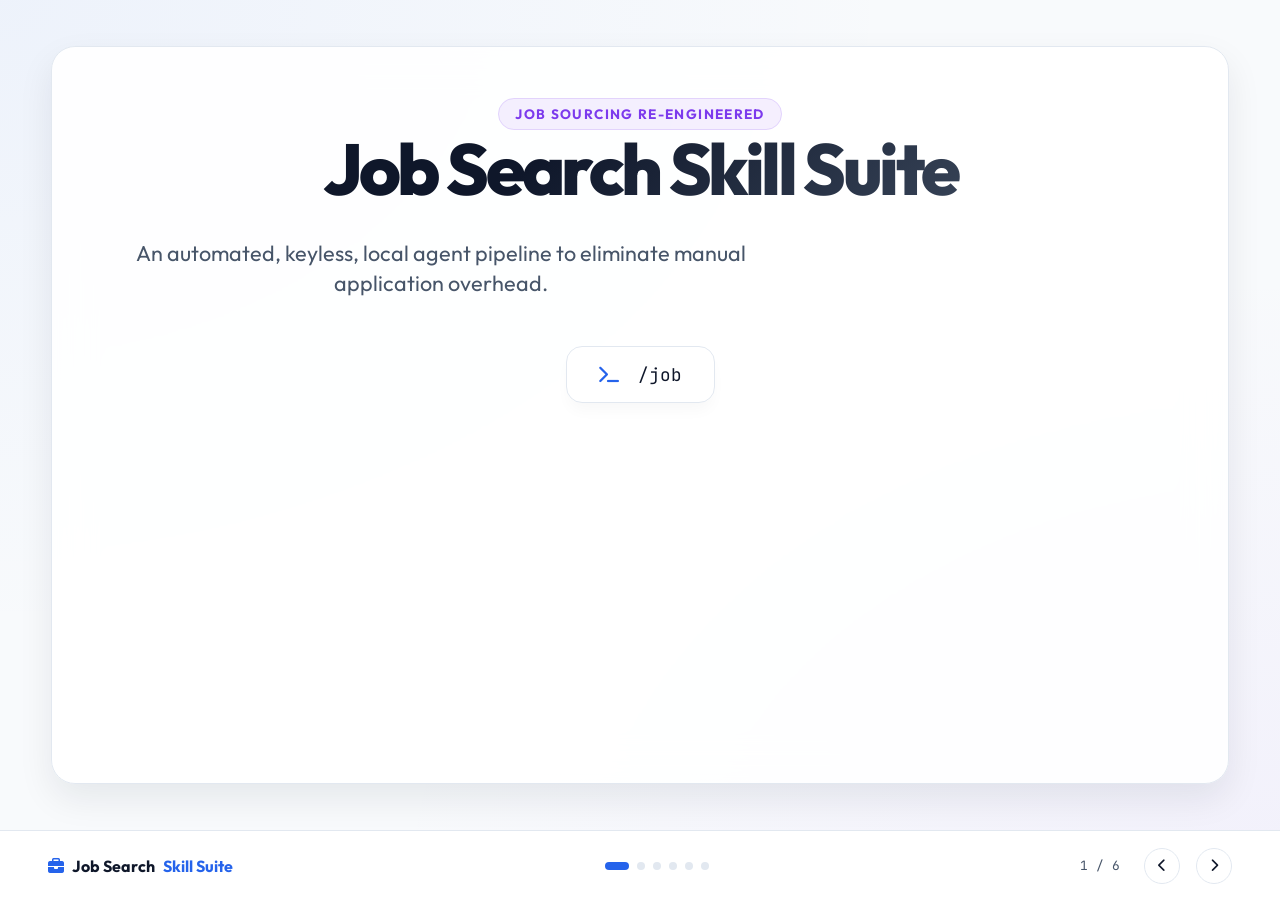
==== docs/presentation.html @ 7cf8fc68 "fix: change LinkedIn optimization slide grid to 2x2 grid to prevent overflow" ====
<!DOCTYPE html>
<html lang="en">
<head>
    <meta charset="UTF-8">
    <meta name="viewport" content="width=device-width, initial-scale=1.0">
    <title>E2E Job Search AI Skill Suite | Sourcing Presentation</title>
    <link href="https://fonts.googleapis.com/css2?family=Outfit:wght@300;400;500;600;700;800&family=JetBrains+Mono:wght@400;500&display=swap" rel="stylesheet">
    <link rel="stylesheet" href="https://cdnjs.cloudflare.com/ajax/libs/font-awesome/6.4.0/css/all.min.css">
    <style>
        :root {
            --bg-main: #f8fafc;
            --bg-card: rgba(255, 255, 255, 0.9);
            --border-color: #e2e8f0;
            --text-primary: #0f172a;
            --text-secondary: #475569;
            --primary: #2563eb;
            --accent: #7c3aed;
            --success: #059669;
            --font-sans: 'Outfit', sans-serif;
            --font-mono: 'JetBrains Mono', monospace;
            --transition: all 0.3s cubic-bezier(0.16, 1, 0.3, 1);
        }

        * {
            margin: 0;
            padding: 0;
            box-sizing: border-box;
        }

        body {
            background-color: var(--bg-main);
            color: var(--text-primary);
            font-family: var(--font-sans);
            height: 100vh;
            overflow: hidden;
            display: flex;
            flex-direction: column;
            background-image: 
                radial-gradient(at 0% 0%, rgba(37, 99, 235, 0.05) 0px, transparent 50%),
                radial-gradient(at 100% 100%, rgba(124, 58, 237, 0.05) 0px, transparent 50%);
        }

        /* Slide Container */
        .deck-container {
            flex-grow: 1;
            display: flex;
            align-items: center;
            justify-content: center;
            position: relative;
            padding: 2rem;
        }

        /* Slides */
        .slide {
            position: absolute;
            width: 92%;
            max-width: 1200px;
            height: 82vh;
            background: var(--bg-card);
            border: 1px solid var(--border-color);
            border-radius: 24px;
            padding: 3.5rem 4rem;
            display: flex;
            flex-direction: column;
            justify-content: space-between;
            backdrop-filter: blur(20px);
            box-shadow: 0 15px 35px rgba(15, 23, 42, 0.08);
            opacity: 0;
            transform: scale(0.95) translateY(30px);
            pointer-events: none;
            transition: var(--transition);
        }

        .slide.active {
            opacity: 1;
            transform: scale(1) translateY(0);
            pointer-events: auto;
        }

        .slide.previous {
            opacity: 0;
            transform: scale(0.95) translateY(-30px);
        }

        /* Slide Headers */
        .slide-header {
            display: flex;
            justify-content: space-between;
            align-items: flex-start;
            border-bottom: 1px solid var(--border-color);
            padding-bottom: 1.5rem;
            margin-bottom: 1.5rem;
        }

        .slide-tag {
            font-size: 0.75rem;
            font-weight: 700;
            color: var(--primary);
            text-transform: uppercase;
            letter-spacing: 0.2em;
            background: rgba(37, 99, 235, 0.08);
            padding: 0.35rem 0.75rem;
            border-radius: 50px;
            border: 1px solid rgba(37, 99, 235, 0.15);
            display: inline-block;
        }

        .slide h2 {
            font-size: 2.25rem;
            font-weight: 800;
            letter-spacing: -0.03em;
            color: var(--text-primary);
            margin-top: 0.5rem;
        }

        .slide-body {
            flex-grow: 1;
            display: flex;
            gap: 3rem;
            align-items: stretch;
            min-height: 0;
        }

        .slide-content-left {
            flex: 1.2;
            display: flex;
            flex-direction: column;
            justify-content: center;
            gap: 1.5rem;
        }

        .slide-content-right {
            flex: 0.8;
            display: flex;
            flex-direction: column;
            justify-content: center;
            align-items: stretch;
            gap: 1rem;
        }

        /* Grid Lists */
        .info-grid {
            display: grid;
            grid-template-columns: 1fr;
            gap: 1.25rem;
        }

        .info-grid.grid-2col {
            grid-template-columns: 1fr 1fr;
            gap: 1rem;
        }

        .info-card {
            background: rgba(255, 255, 255, 0.5);
            border: 1px solid var(--border-color);
            border-radius: 12px;
            padding: 1.25rem;
            display: flex;
            gap: 1rem;
            align-items: flex-start;
            transition: var(--transition);
            box-shadow: 0 4px 6px -1px rgba(0, 0, 0, 0.02), 0 2px 4px -1px rgba(0, 0, 0, 0.01);
        }

        .info-card:hover {
            border-color: rgba(37, 99, 235, 0.4);
            background: #fff;
            transform: translateY(-2px);
            box-shadow: 0 10px 15px -3px rgba(0, 0, 0, 0.05), 0 4px 6px -2px rgba(0, 0, 0, 0.02);
        }

        .info-card i {
            font-size: 1.25rem;
            color: var(--primary);
            margin-top: 0.2rem;
        }

        .info-card-text h3 {
            font-size: 1.1rem;
            font-weight: 600;
            color: var(--text-primary);
            margin-bottom: 0.25rem;
        }

        .info-card-text p {
            font-size: 0.9rem;
            color: var(--text-secondary);
            line-height: 1.4;
        }

        /* Right Panel Glass Cards */
        .glass-panel {
            background: #ffffff;
            border: 1px solid var(--border-color);
            border-radius: 16px;
            padding: 1.75rem;
            box-shadow: 0 10px 15px -3px rgba(0, 0, 0, 0.03);
        }

        code {
            font-family: var(--font-mono);
            background-color: rgba(124, 58, 237, 0.08);
            padding: 0.15rem 0.4rem;
            border-radius: 4px;
            font-size: 0.85em;
            color: var(--accent);
            border: 1px solid rgba(124, 58, 237, 0.15);
        }

        /* Comparison Table */
        .comp-table {
            width: 100%;
            border-collapse: collapse;
            font-size: 0.85rem;
            margin-top: 0.5rem;
        }

        .comp-table th {
            text-align: left;
            padding: 0.75rem;
            border-bottom: 2px solid var(--border-color);
            color: var(--text-primary);
            font-weight: 700;
        }

        .comp-table td {
            padding: 0.75rem;
            border-bottom: 1px solid var(--border-color);
            color: var(--text-secondary);
        }

        .comp-table tr:last-child td {
            border-bottom: none;
        }

        /* Code snippets */
        .code-snippet {
            font-family: var(--font-mono);
            background-color: #0f172a;
            border: 1px solid #1e293b;
            padding: 1rem 1.25rem;
            border-radius: 10px;
            color: #f8fafc;
            font-size: 0.8rem;
            line-height: 1.4;
            overflow-y: auto;
            max-height: 250px;
        }

        /* Visual Steps */
        .vertical-steps {
            display: flex;
            flex-direction: column;
            gap: 1rem;
        }

        .v-step {
            display: flex;
            gap: 1rem;
            align-items: center;
        }

        .v-step-circle {
            width: 28px;
            height: 28px;
            border-radius: 50%;
            background: rgba(37, 99, 235, 0.08);
            border: 1px solid var(--primary);
            color: var(--primary);
            display: flex;
            align-items: center;
            justify-content: center;
            font-size: 0.8rem;
            font-weight: 700;
        }

        .v-step-text {
            font-size: 0.875rem;
            font-weight: 600;
        }

        /* Controls Footer */
        .deck-footer {
            height: 70px;
            border-top: 1px solid var(--border-color);
            padding: 0 3rem;
            display: flex;
            justify-content: space-between;
            align-items: center;
            background-color: rgba(255, 255, 255, 0.95);
            z-index: 10;
        }

        .controls {
            display: flex;
            gap: 1rem;
            align-items: center;
        }

        .control-btn {
            background: none;
            border: 1px solid var(--border-color);
            color: var(--text-primary);
            width: 36px;
            height: 36px;
            border-radius: 50%;
            cursor: pointer;
            display: flex;
            align-items: center;
            justify-content: center;
            transition: var(--transition);
        }

        .control-btn:hover {
            background-color: rgba(0, 0, 0, 0.03);
            border-color: var(--text-secondary);
        }

        .progress-indicator {
            display: flex;
            gap: 0.5rem;
        }

        .progress-dot {
            width: 8px;
            height: 8px;
            border-radius: 50%;
            background-color: var(--border-color);
            cursor: pointer;
            transition: var(--transition);
        }

        .progress-dot.active {
            background-color: var(--primary);
            width: 24px;
            border-radius: 4px;
        }

        .slide-counter {
            font-size: 0.8rem;
            color: var(--text-secondary);
            font-family: var(--font-mono);
            margin-right: 0.5rem;
        }

        .brand-watermark {
            display: flex;
            align-items: center;
            gap: 0.5rem;
            font-weight: 700;
        }

        .brand-watermark span { color: var(--primary); }

        /* Cover Slide */
        .cover-content {
            flex-direction: column;
            justify-content: center;
            align-items: center;
            text-align: center;
            height: 100%;
        }

        .cover-content h1 {
            font-size: 4.5rem;
            font-weight: 800;
            letter-spacing: -0.05em;
            margin-bottom: 1.5rem;
            background: linear-gradient(135deg, var(--text-primary) 40%, var(--text-secondary) 100%);
            -webkit-background-clip: text;
            -webkit-text-fill-color: transparent;
        }

        .cover-content p {
            font-size: 1.35rem;
            color: var(--text-secondary);
            max-width: 650px;
            margin-bottom: 3rem;
            line-height: 1.4;
        }

        .cover-badge {
            background: rgba(124, 58, 237, 0.08);
            color: var(--accent);
            border: 1px solid rgba(124, 58, 237, 0.15);
            padding: 0.4rem 1rem;
            border-radius: 50px;
            font-size: 0.85rem;
            font-weight: 700;
            letter-spacing: 0.1em;
            text-transform: uppercase;
            margin-bottom: 1rem;
        }
    </style>
</head>
<body>
    
    <div class="deck-container">
        
        <!-- Slide 1: Cover -->
        <div class="slide active" id="slide-1" style="justify-content: center;">
            <div class="cover-content">
                <span class="cover-badge">Job Sourcing Re-Engineered</span>
                <h1>Job Search<span> Skill Suite</span></h1>
                <p>An automated, keyless, local agent pipeline to eliminate manual application overhead.</p>
                <div class="glass-panel" style="display:inline-block; padding: 1rem 2rem;">
                    <span style="font-family: var(--font-mono); color: var(--text-primary); font-size: 1.1rem;"><i class="fa-solid fa-terminal" style="color:var(--primary); margin-right: 0.5rem;"></i> /job</span>
                </div>
            </div>
        </div>

        <!-- Slide 2: LinkedIn Optimization -->
        <div class="slide" id="slide-2">
            <div class="slide-header">
                <div>
                    <span class="slide-tag">Inbound Presence</span>
                    <h2>1. LinkedIn Profile Optimization</h2>
                </div>
                <i class="fa-brands fa-linkedin" style="font-size: 2.5rem; color: #0a66c2;"></i>
            </div>
            <div class="slide-body">
                <div class="slide-content-left" style="flex: 1.5;">
                    <div class="info-grid grid-2col">
                        <div class="info-card">
                            <i class="fa-solid fa-users"></i>
                            <div class="info-card-text">
                                <h3>The Scale of LinkedIn</h3>
                                <p>With over <b>1 Billion members globally</b> (including <b>120+ Million in India</b>) and over <b>20 Million active jobs</b>, LinkedIn is where recruiters search first.</p>
                            </div>
                        </div>
                        <div class="info-card">
                            <i class="fa-solid fa-key"></i>
                            <div class="info-card-text">
                                <h3>Keywords are Everything</h3>
                                <p>LinkedIn searches run entirely on keywords. Recruiters filter by specific skills. Place keywords in your headline, summary, and experience to feed the algorithm.</p>
                            </div>
                        </div>
                        <div class="info-card">
                            <i class="fa-solid fa-signature"></i>
                            <div class="info-card-text">
                                <h3>Headline Indexing Formula</h3>
                                <p>Avoid generic titles. Use the indexing formula: <br>
                                <code>Role | Skills | Quantifiable Accomplishments</code></p>
                            </div>
                        </div>
                        <div class="info-card">
                            <i class="fa-solid fa-wand-magic-sparkles"></i>
                            <div class="info-card-text">
                                <h3>3 Sourcing Hacks</h3>
                                <p>1. Enable 'Open to Work' (Recruiter-Only). <br>
                                2. Pin your top 3 target skills to rank higher in searches. <br>
                                3. Set a clean, custom URL path.</p>
                            </div>
                        </div>
                    </div>
                </div>
                <div class="slide-content-right" style="flex: 0.5;">
                    <div class="glass-panel" style="border-left: 4px solid var(--primary);">
                        <h4 style="color:var(--text-primary); margin-bottom: 0.75rem;"><i class="fa-solid fa-shield-halved"></i> LinkedIn Skill Block</h4>
                        <p style="font-size: 0.85rem; color: var(--text-secondary); margin-bottom: 1.25rem;">
                            Direct outreach message drafts and summary builders are compiled locally from your workspace:
                        </p>
                        <code style="display:block; text-align:center;">/job-linkedin summary</code>
                    </div>
                </div>
            </div>
        </div>

        <!-- Slide 3: CLI Skill Suite -->
        <div class="slide" id="slide-3">
            <div class="slide-header">
                <div>
                    <span class="slide-tag">E2E Automation</span>
                    <h2>2. The Local CLI Orchestrator</h2>
                </div>
                <i class="fa-solid fa-terminal" style="font-size: 2.25rem; color: var(--success);"></i>
            </div>
            <div class="slide-body">
                <div class="slide-content-left">
                    <div class="info-grid">
                        <div class="info-card">
                            <i class="fa-solid fa-comments"></i>
                            <div class="info-card-text">
                                <h3>Dynamic Interview Chat</h3>
                                <p>Conducts a conversational AI interview, using Google STAR/XYZ metrics to extract achievements and write `profile.json`.</p>
                            </div>
                        </div>
                        <div class="info-card">
                            <i class="fa-solid fa-network-wired"></i>
                            <div class="info-card-text">
                                <h3>Parallel API Board Scanning</h3>
                                <p>Concurrently queries Greenhouse/Lever boards, matching roles to profile qualifications using a single, low-latency batched prompt.</p>
                            </div>
                        </div>
                        <div class="info-card">
                            <i class="fa-solid fa-file-pdf"></i>
                            <div class="info-card-text">
                                <h3>Tectonic XeLaTeX Compilation</h3>
                                <p>Customizes resume bullets for job description keywords and compiles a professional PDF locally using Tectonic compiler.</p>
                            </div>
                        </div>
                    </div>
                </div>
                <div class="slide-content-right">
                    <div class="vertical-steps">
                        <h4 style="color:var(--text-primary); margin-bottom: 0.5rem;">Pipeline Command Flow</h4>
                        <div class="v-step">
                            <div class="v-step-circle">1</div>
                            <span class="v-step-text"><code>/job build</code> (Conversational Bio)</span>
                        </div>
                        <div class="v-step">
                            <div class="v-step-circle">2</div>
                            <span class="v-step-text"><code>/job discover</code> (Company Sourcing)</span>
                        </div>
                        <div class="v-step">
                            <div class="v-step-circle">3</div>
                            <span class="v-step-text"><code>/job scan</code> (Parallel API match)</span>
                        </div>
                        <div class="v-step">
                            <div class="v-step-circle">4</div>
                            <span class="v-step-text"><code>/job resume & cover</code> (PDF compile)</span>
                        </div>
                    </div>
                </div>
            </div>
        </div>

        <!-- Slide 4: Simplify vs Content -->
        <div class="slide" id="slide-4">
            <div class="slide-header">
                <div>
                    <span class="slide-tag">Synergy Overview</span>
                    <h2>3. Autofill Extensions vs. Content Tailoring</h2>
                </div>
                <i class="fa-solid fa-shuffle" style="font-size: 2.25rem; color: var(--accent);"></i>
            </div>
            <div class="slide-body">
                <div class="slide-content-left">
                    <table class="comp-table">
                        <thead>
                            <tr>
                                <th>Feature</th>
                                <th>Autofill Extensions (e.g. Simplify)</th>
                                <th>Content Tailoring (AI Skill Suite)</th>
                            </tr>
                        </thead>
                        <tbody>
                            <tr>
                                <td><strong>Focus Area</strong></td>
                                <td>Form inputs (Name, Email, History fields)</td>
                                <td>Deep qualifications tailoring</td>
                            </tr>
                            <tr>
                                <td><strong>Document Assembly</strong></td>
                                <td>Uploads a static, pre-existing PDF resume</td>
                                <td>Rewrites bullets per JD and compiles custom XeLaTeX PDF</td>
                            </tr>
                            <tr>
                                <td><strong>Interactive Prompts</strong></td>
                                <td>None</td>
                                <td>Conversational STAR/XYZ interviewer</td>
                            </tr>
                            <tr>
                                <td><strong>Integration</strong></td>
                                <td colspan="2" style="text-align: center; color: var(--success); background: rgba(5, 150, 105, 0.08); border: 1px solid rgba(5, 150, 105, 0.15); border-radius: 8px; font-weight: 600;">
                                    Perfect Synergy: Skill Suite compiles tailored PDF -> Simplify auto-fills & uploads
                                </td>
                            </tr>
                        </tbody>
                    </table>
                </div>
                <div class="slide-content-right">
                    <div class="glass-panel" style="border-left: 4px solid var(--accent);">
                        <h4 style="color:var(--text-primary); margin-bottom: 0.5rem;"><i class="fa-solid fa-code-fork"></i> Browser Filling</h4>
                        <p style="font-size: 0.85rem; color: var(--text-secondary); margin-bottom: 1.25rem;">
                            To complete the pipeline, Playwright Headed browser filler navigates to the application, auto-fills inputs, uploads the tailored PDF, and pauses for review:
                        </p>
                        <code>/job apply &lt;job-url&gt;</code>
                    </div>
                </div>
            </div>
        </div>

        <!-- Slide 5: Helper Web Prompts -->
        <div class="slide" id="slide-5">
            <div class="slide-header">
                <div>
                    <span class="slide-tag">Universal Accessibility</span>
                    <h2>4. Helper Web Prompts (No-CLI Users)</h2>
                </div>
                <i class="fa-solid fa-copy" style="font-size: 2.25rem; color: var(--primary);"></i>
            </div>
            <div class="slide-body">
                <div class="slide-content-left">
                    <div class="info-grid">
                        <div class="info-card">
                            <i class="fa-solid fa-circle-nodes"></i>
                            <div class="info-card-text">
                                <h3>Universal Compatibility</h3>
                                <p>No command line configuration required. Use ChatGPT, Gemini, Claude, or Copilot web interfaces directly with standard templates.</p>
                            </div>
                        </div>
                        <div class="info-card">
                            <i class="fa-solid fa-file-invoice"></i>
                            <div class="info-card-text">
                                <h3>Experience Rewriter Prompt</h3>
                                <p>Injects job description text and base profile into web interfaces, instructing the LLM to output custom markdown achievements.</p>
                            </div>
                        </div>
                        <div class="info-card">
                            <i class="fa-solid fa-paper-plane"></i>
                            <div class="info-card-text">
                                <h3>Template Location</h3>
                                <p>Fully documented templates for resume tailoring, cover letter writing, and recruiter cold outreach are saved at <code>docs/WEB_PROMPTS.md</code>.</p>
                            </div>
                        </div>
                    </div>
                </div>
                <div class="slide-content-right">
                    <div class="code-snippet">
<span class="comment"># Excerpt from docs/WEB_PROMPTS.md</span>
You are an expert resume writer. Help me tailor my resume experience section...

Here is my current profile:
&lt;PASTE PROFILE&gt;

Here is the target JD:
&lt;PASTE JD&gt;

Instructions:
1. Rewrite bullet points using Google's XYZ formula...
                    </div>
                </div>
            </div>
        </div>

        <!-- Slide 6: Apollo Sourcing & Outreach -->
        <div class="slide" id="slide-6">
            <div class="slide-header">
                <div>
                    <span class="slide-tag">Outbound Execution</span>
                    <h2>5. Apollo Sourcing & Cold Outreach</h2>
                </div>
                <i class="fa-solid fa-paper-plane" style="font-size: 2.25rem; color: var(--primary);"></i>
            </div>
            <div class="slide-body">
                <div class="slide-content-left">
                    <div class="info-grid">
                        <div class="info-card">
                            <i class="fa-solid fa-search-dollar"></i>
                            <div class="info-card-text">
                                <h3>Apollo.io Chrome Extension</h3>
                                <p>Extract direct company email addresses and phone numbers of recruiters and engineering managers directly from LinkedIn company profiles.</p>
                            </div>
                        </div>
                        <div class="info-card">
                            <i class="fa-solid fa-envelope-open-text"></i>
                            <div class="info-card-text">
                                <h3>Recruiter Outreach Strategy</h3>
                                <p>Bypass job portals. Send a short, highly tailored cold email referencing that you applied and attaching the customized PDF compiled by your CLI tool.</p>
                            </div>
                        </div>
                        <div class="info-card">
                            <i class="fa-solid fa-mobile-screen-button"></i>
                            <div class="info-card-text">
                                <h3>Short Connection Note</h3>
                                <p>Send connection request notes under 300 characters to peer engineers to build rapport and discover internal referrals.</p>
                            </div>
                        </div>
                    </div>
                </div>
                <div class="slide-content-right">
                    <div class="glass-panel" style="border-left: 4px solid var(--success);">
                        <h4 style="color:var(--text-primary); margin-bottom: 0.5rem;"><i class="fa-solid fa-envelope"></i> Cold Email Draft</h4>
                        <p style="font-size: 0.8rem; color: var(--text-secondary); line-height: 1.4;">
                            <i>"Hi [Name], I recently applied for [Role]. I led the rewrite of [System] which cut response times by 30%—aligning directly with your requirement for [Skill]. Resumed attached. Best, [Name]"</i>
                        </p>
                    </div>
                </div>
            </div>
        </div>

    </div>

    <!-- Navigation Footer -->
    <footer class="deck-footer">
        <div class="brand-watermark">
            <i class="fa-solid fa-briefcase" style="color:var(--primary)"></i> Job Search<span> Skill Suite</span>
        </div>
        
        <div class="progress-indicator" id="dots-container">
            <!-- Rendered dynamically -->
        </div>

        <div class="controls">
            <div class="slide-counter" id="counter-display">1 / 6</div>
            <button class="control-btn" id="prev-btn" onclick="prevSlide()"><i class="fa-solid fa-chevron-left"></i></button>
            <button class="control-btn" id="next-btn" onclick="nextSlide()"><i class="fa-solid fa-chevron-right"></i></button>
        </div>
    </footer>

    <script>
        const slides = document.querySelectorAll(".slide");
        const dotsContainer = document.getElementById("dots-container");
        const counterDisplay = document.getElementById("counter-display");
        let activeIdx = 0;

        // Render progress dots
        slides.forEach((s, idx) => {
            const dot = document.createElement("div");
            dot.className = `progress-dot ${idx === 0 ? 'active' : ''}`;
            dot.addEventListener("click", () => showSlide(idx));
            dotsContainer.appendChild(dot);
        });

        const dots = document.querySelectorAll(".progress-dot");

        function showSlide(index) {
            if (index < 0 || index >= slides.length) return;
            
            slides.forEach((slide, idx) => {
                slide.classList.remove("active", "previous");
                dots[idx].classList.remove("active");
                
                if (idx === index) {
                    slide.classList.add("active");
                    dots[idx].classList.add("active");
                } else if (idx < index) {
                    slide.classList.add("previous");
                }
            });

            activeIdx = index;
            counterDisplay.innerText = `${activeIdx + 1} / ${slides.length}`;
        }

        function nextSlide() {
            if (activeIdx < slides.length - 1) {
                showSlide(activeIdx + 1);
            }
        }

        // Keyboard navigation
        document.addEventListener("keydown", (e) => {
            if (e.key === "ArrowRight" || e.key === "Space" || e.key === " ") {
                nextSlide();
            } else if (e.key === "ArrowLeft") {
                prevSlide();
            }
        });
    </script>
</body>
</html>
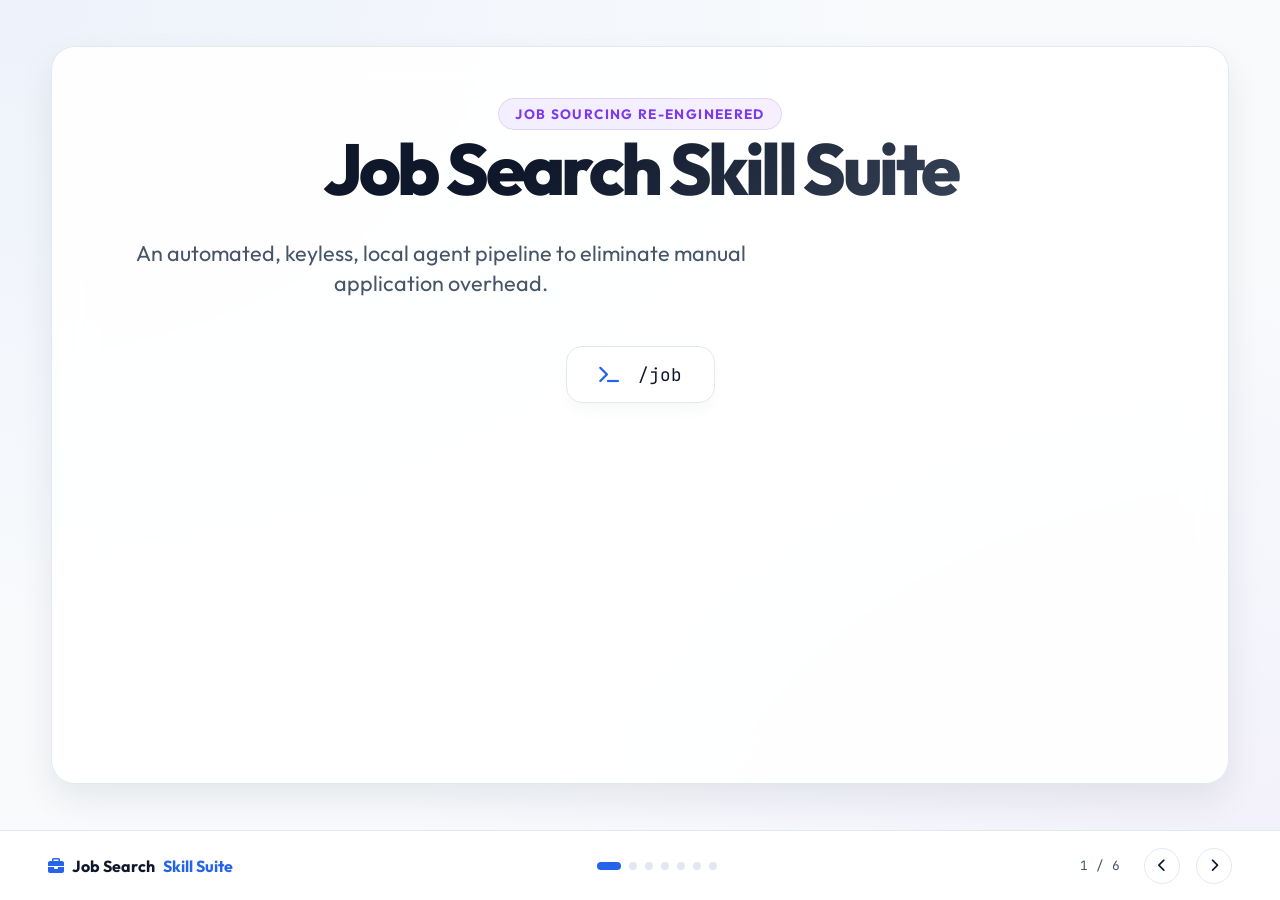
==== commit 22ed3aff: "feat: add why custom resumes matter slide and re-order slide deck indexes" ====
--- a/docs/presentation.html
+++ b/docs/presentation.html
@@ -466,12 +466,58 @@
             </div>
         </div>
 
-        <!-- Slide 3: CLI Skill Suite -->
-        <div class="slide" id="slide-3">
+        <!-- Slide 3: Why Tailored Resumes Matter -->
+        <div class="slide" id="slide-3-tailor">
+            <div class="slide-header">
+                <div>
+                    <span class="slide-tag">Job Market Reality</span>
+                    <h2>2. Why Tailored Resumes Matter Today</h2>
+                </div>
+                <i class="fa-solid fa-file-signature" style="font-size: 2.25rem; color: var(--accent);"></i>
+            </div>
+            <div class="slide-body">
+                <div class="slide-content-left" style="flex: 1.2;">
+                    <div class="info-grid">
+                        <div class="info-card">
+                            <i class="fa-solid fa-robot"></i>
+                            <div class="info-card-text">
+                                <h3>The ATS Gatekeeper</h3>
+                                <p>Over 98% of large companies use Applicant Tracking Systems (ATS). If your resume does not match the exact keywords of the job description, it gets automatically filtered out before a human recruiter ever sees it.</p>
+                            </div>
+                        </div>
+                        <div class="info-card">
+                            <i class="fa-solid fa-hourglass-half"></i>
+                            <div class="info-card-text">
+                                <h3>The 6-Second Recruiter Screen</h3>
+                                <p>Recruiters spend an average of just 6 seconds scanning a resume. If they don't see the exact matching skills and highlights in your top three bullet points, they move to the next candidate.</p>
+                            </div>
+                        </div>
+                        <div class="info-card">
+                            <i class="fa-solid fa-gauge-high"></i>
+                            <div class="info-card-text">
+                                <h3>Hyper-Competitive Job Market</h3>
+                                <p>Easy-apply buttons mean recruiters receive thousands of applications. A generic, one-size-fits-all resume cannot compete with a resume that is tailored specifically for the role.</p>
+                            </div>
+                        </div>
+                    </div>
+                </div>
+                <div class="slide-content-right" style="flex: 0.8; display: flex; justify-content: center; align-items: center;">
+                    <div class="glass-panel text-center" style="border-left: 4px solid var(--accent); text-align: center;">
+                        <i class="fa-solid fa-circle-exclamation" style="font-size: 3rem; color: var(--accent); margin-bottom: 1rem;"></i>
+                        <h4 style="color:var(--text-primary); margin-bottom: 0.5rem;">The Gold Standard</h4>
+                        <p style="font-size: 0.9rem; color: var(--text-secondary); line-height: 1.4;">
+                            Tailoring is no longer optional. To get callbacks, your resume must match the target job description with 90%+ keyword alignment.
+                        </p>
+                    </div>
+                </div>
+            </div>
+        </div>
+
+         <div class="slide" id="slide-4">
             <div class="slide-header">
                 <div>
                     <span class="slide-tag">E2E Automation</span>
-                    <h2>2. The Local CLI Orchestrator</h2>
+                    <h2>3. The Automated Skill Suite</h2>
                 </div>
                 <i class="fa-solid fa-terminal" style="font-size: 2.25rem; color: var(--success);"></i>
             </div>
@@ -481,22 +527,22 @@
                         <div class="info-card">
                             <i class="fa-solid fa-comments"></i>
                             <div class="info-card-text">
-                                <h3>Dynamic Interview Chat</h3>
-                                <p>Conducts a conversational AI interview, using Google STAR/XYZ metrics to extract achievements and write `profile.json`.</p>
+                                <h3>Friendly Interview Chat</h3>
+                                <p>A simple chat assistant interviews you to extract your achievements, using the STAR method (Situation, Task, Action, Result) to format your career highlights.</p>
                             </div>
                         </div>
                         <div class="info-card">
                             <i class="fa-solid fa-network-wired"></i>
                             <div class="info-card-text">
-                                <h3>Parallel API Board Scanning</h3>
-                                <p>Concurrently queries Greenhouse/Lever boards, matching roles to profile qualifications using a single, low-latency batched prompt.</p>
+                                <h3>Auto-Job Search</h3>
+                                <p>The assistant searches multiple career portals automatically, matching open positions to your skills and scoring how well you fit the role.</p>
                             </div>
                         </div>
                         <div class="info-card">
                             <i class="fa-solid fa-file-pdf"></i>
                             <div class="info-card-text">
-                                <h3>Tectonic XeLaTeX Compilation</h3>
-                                <p>Customizes resume bullets for job description keywords and compiles a professional PDF locally using Tectonic compiler.</p>
+                                <h3>Resume Tailoring & PDF Maker</h3>
+                                <p>Automatically rewrites your resume highlights to fit the job requirements and compiles a clean, professional PDF resume in seconds.</p>
                             </div>
                         </div>
                     </div>
@@ -526,11 +572,11 @@
         </div>
 
         <!-- Slide 4: Simplify vs Content -->
-        <div class="slide" id="slide-4">
+        <div class="slide" id="slide-5">
             <div class="slide-header">
                 <div>
                     <span class="slide-tag">Synergy Overview</span>
-                    <h2>3. Autofill Extensions vs. Content Tailoring</h2>
+                    <h2>4. Autofill Extensions vs. Content Tailoring</h2>
                 </div>
                 <i class="fa-solid fa-shuffle" style="font-size: 2.25rem; color: var(--accent);"></i>
             </div>
@@ -571,9 +617,9 @@
                 </div>
                 <div class="slide-content-right">
                     <div class="glass-panel" style="border-left: 4px solid var(--accent);">
-                        <h4 style="color:var(--text-primary); margin-bottom: 0.5rem;"><i class="fa-solid fa-code-fork"></i> Browser Filling</h4>
+                        <h4 style="color:var(--text-primary); margin-bottom: 0.5rem;"><i class="fa-solid fa-code-fork"></i> Browser Autofill</h4>
                         <p style="font-size: 0.85rem; color: var(--text-secondary); margin-bottom: 1.25rem;">
-                            To complete the pipeline, Playwright Headed browser filler navigates to the application, auto-fills inputs, uploads the tailored PDF, and pauses for review:
+                            The assistant opens the job application page, fills out the fields, attaches your tailored resume PDF, and pauses so you can double check it before submitting:
                         </p>
                         <code>/job apply &lt;job-url&gt;</code>
                     </div>
@@ -581,12 +627,11 @@
             </div>
         </div>
 
-        <!-- Slide 5: Helper Web Prompts -->
-        <div class="slide" id="slide-5">
+        <div class="slide" id="slide-6">
             <div class="slide-header">
                 <div>
                     <span class="slide-tag">Universal Accessibility</span>
-                    <h2>4. Helper Web Prompts (No-CLI Users)</h2>
+                    <h2>5. Prompt Templates (For Web AI Chat)</h2>
                 </div>
                 <i class="fa-solid fa-copy" style="font-size: 2.25rem; color: var(--primary);"></i>
             </div>
@@ -596,22 +641,22 @@
                         <div class="info-card">
                             <i class="fa-solid fa-circle-nodes"></i>
                             <div class="info-card-text">
-                                <h3>Universal Compatibility</h3>
-                                <p>No command line configuration required. Use ChatGPT, Gemini, Claude, or Copilot web interfaces directly with standard templates.</p>
+                                <h3>No Setup Required</h3>
+                                <p>Use your favorite web AI chat interface directly (like ChatGPT, Gemini, Claude, or Copilot) with our standard templates.</p>
                             </div>
                         </div>
                         <div class="info-card">
                             <i class="fa-solid fa-file-invoice"></i>
                             <div class="info-card-text">
-                                <h3>Experience Rewriter Prompt</h3>
-                                <p>Injects job description text and base profile into web interfaces, instructing the LLM to output custom markdown achievements.</p>
+                                <h3>The Copy-Paste Method</h3>
+                                <p>Copy and paste the template into the chat box along with the job description. The AI rewrites your resume points for you instantly.</p>
                             </div>
                         </div>
                         <div class="info-card">
                             <i class="fa-solid fa-paper-plane"></i>
                             <div class="info-card-text">
-                                <h3>Template Location</h3>
-                                <p>Fully documented templates for resume tailoring, cover letter writing, and recruiter cold outreach are saved at <code>docs/WEB_PROMPTS.md</code>.</p>
+                                <h3>Ready-to-Use Templates</h3>
+                                <p>Includes templates for resume tailoring, cover letter writing, and recruiter cold outreach. Located at <code>docs/WEB_PROMPTS.md</code>.</p>
                             </div>
                         </div>
                     </div>
@@ -635,11 +680,11 @@
         </div>
 
         <!-- Slide 6: Apollo Sourcing & Outreach -->
-        <div class="slide" id="slide-6">
+        <div class="slide" id="slide-7">
             <div class="slide-header">
                 <div>
                     <span class="slide-tag">Outbound Execution</span>
-                    <h2>5. Apollo Sourcing & Cold Outreach</h2>
+                    <h2>6. Apollo Sourcing & Cold Outreach</h2>
                 </div>
                 <i class="fa-solid fa-paper-plane" style="font-size: 2.25rem; color: var(--primary);"></i>
             </div>
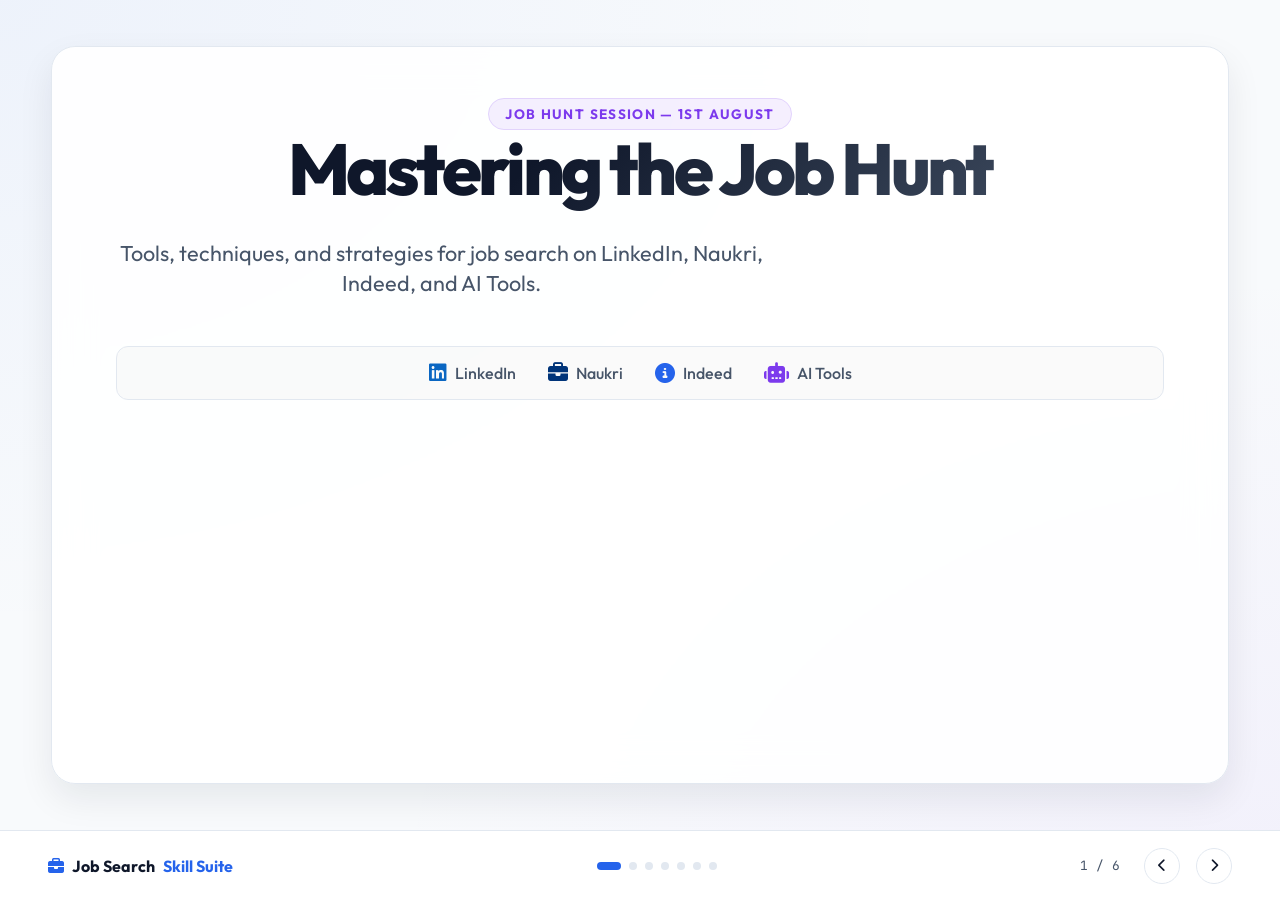
==== commit 098025aa: "feat: customize slide 1 title for Job Hunt Session on 1st August" ====
--- a/docs/presentation.html
+++ b/docs/presentation.html
@@ -400,11 +400,14 @@
         <!-- Slide 1: Cover -->
         <div class="slide active" id="slide-1" style="justify-content: center;">
             <div class="cover-content">
-                <span class="cover-badge">Job Sourcing Re-Engineered</span>
-                <h1>Job Search<span> Skill Suite</span></h1>
-                <p>An automated, keyless, local agent pipeline to eliminate manual application overhead.</p>
-                <div class="glass-panel" style="display:inline-block; padding: 1rem 2rem;">
-                    <span style="font-family: var(--font-mono); color: var(--text-primary); font-size: 1.1rem;"><i class="fa-solid fa-terminal" style="color:var(--primary); margin-right: 0.5rem;"></i> /job</span>
+                <span class="cover-badge">Job Hunt Session — 1st August</span>
+                <h1>Mastering the Job Hunt</h1>
+                <p>Tools, techniques, and strategies for job search on LinkedIn, Naukri, Indeed, and AI Tools.</p>
+                <div style="display: flex; gap: 2rem; justify-content: center; align-items: center; margin-top: 1.5rem; background: rgba(0,0,0,0.02); border: 1px solid var(--border-color); padding: 1rem 2rem; border-radius: 12px;">
+                    <span style="font-size: 1rem; color: var(--text-secondary); display: flex; align-items: center; gap: 0.5rem; font-weight: 500;"><i class="fa-brands fa-linkedin" style="color: #0a66c2; font-size: 1.25rem;"></i> LinkedIn</span>
+                    <span style="font-size: 1rem; color: var(--text-secondary); display: flex; align-items: center; gap: 0.5rem; font-weight: 500;"><i class="fa-solid fa-briefcase" style="color: #003479; font-size: 1.25rem;"></i> Naukri</span>
+                    <span style="font-size: 1rem; color: var(--text-secondary); display: flex; align-items: center; gap: 0.5rem; font-weight: 500;"><i class="fa-solid fa-circle-info" style="color: #2563eb; font-size: 1.25rem;"></i> Indeed</span>
+                    <span style="font-size: 1rem; color: var(--text-secondary); display: flex; align-items: center; gap: 0.5rem; font-weight: 500;"><i class="fa-solid fa-robot" style="color: #7c3aed; font-size: 1.25rem;"></i> AI Tools</span>
                 </div>
             </div>
         </div>
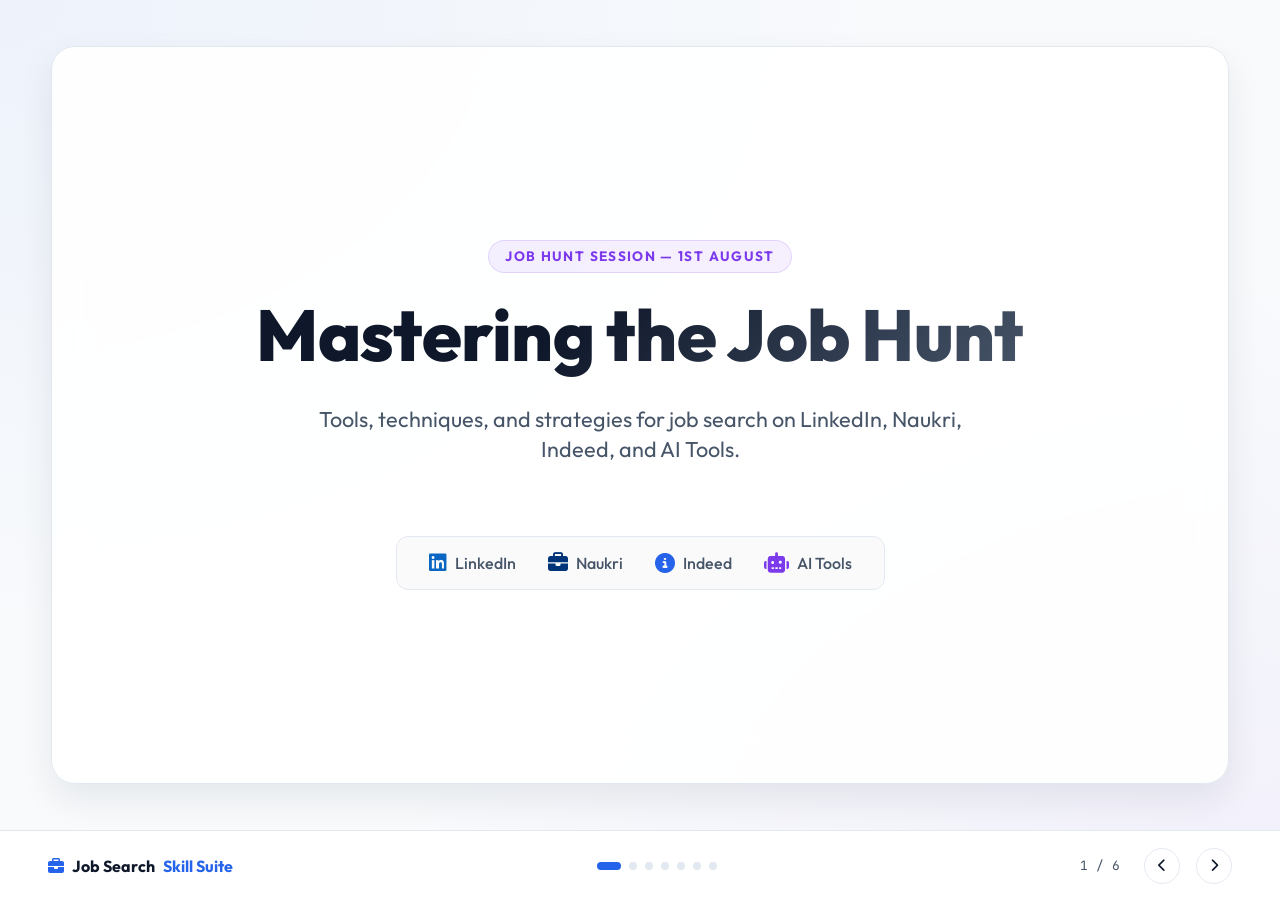
==== commit ad57dd0d: "fix: add flex display to cover slide and increase letter-spacing for title readability" ====
--- a/docs/presentation.html
+++ b/docs/presentation.html
@@ -354,6 +354,7 @@
 
         /* Cover Slide */
         .cover-content {
+            display: flex;
             flex-direction: column;
             justify-content: center;
             align-items: center;
@@ -364,7 +365,7 @@
         .cover-content h1 {
             font-size: 4.5rem;
             font-weight: 800;
-            letter-spacing: -0.05em;
+            letter-spacing: -0.01em;
             margin-bottom: 1.5rem;
             background: linear-gradient(135deg, var(--text-primary) 40%, var(--text-secondary) 100%);
             -webkit-background-clip: text;
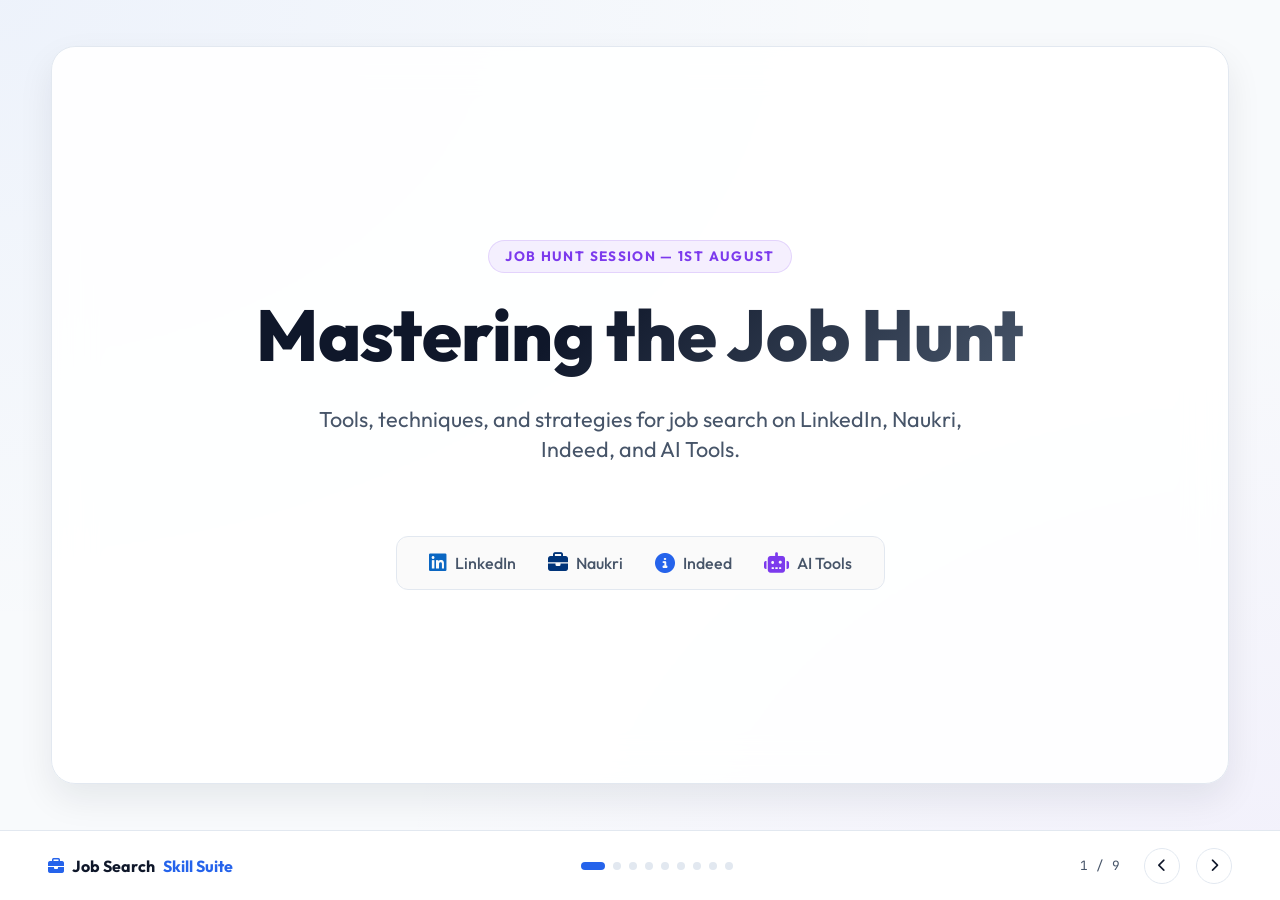
==== commit 395c3fa1: "feat: update presentation deck to support 9 slides flow (base resume, portals vs ats)" ====
--- a/docs/presentation.html
+++ b/docs/presentation.html
@@ -3,7 +3,7 @@
 <head>
     <meta charset="UTF-8">
     <meta name="viewport" content="width=device-width, initial-scale=1.0">
-    <title>E2E Job Search AI Skill Suite | Sourcing Presentation</title>
+    <title>Job Search AI Skill Suite | E2E Sourcing Presentation</title>
     <link href="https://fonts.googleapis.com/css2?family=Outfit:wght@300;400;500;600;700;800&family=JetBrains+Mono:wght@400;500&display=swap" rel="stylesheet">
     <link rel="stylesheet" href="https://cdnjs.cloudflare.com/ajax/libs/font-awesome/6.4.0/css/all.min.css">
     <style>
@@ -470,12 +470,61 @@
             </div>
         </div>
 
-        <!-- Slide 3: Why Tailored Resumes Matter -->
-        <div class="slide" id="slide-3-tailor">
+        <!-- Slide 3: The Base Resume -->
+        <div class="slide" id="slide-3">
+            <div class="slide-header">
+                <div>
+                    <span class="slide-tag">The Starting Point</span>
+                    <h2>2. The Base Resume: Your Foundation</h2>
+                </div>
+                <i class="fa-solid fa-file-pdf" style="font-size: 2.25rem; color: var(--primary);"></i>
+            </div>
+            <div class="slide-body">
+                <div class="slide-content-left" style="flex: 1.2;">
+                    <div class="info-grid">
+                        <div class="info-card">
+                            <i class="fa-solid fa-file-import"></i>
+                            <div class="info-card-text">
+                                <h3>Profile Parsing</h3>
+                                <p>Instead of manually rewriting details, the assistant reads your existing PDF (like a LinkedIn export or old resume) using: <br>
+                                <code>/job profile ~/Downloads/Profile.pdf</code></p>
+                            </div>
+                        </div>
+                        <div class="info-card">
+                            <i class="fa-solid fa-code"></i>
+                            <div class="info-card-text">
+                                <h3>Auto-Structuring Data</h3>
+                                <p>The assistant parses text and extracts your experiences, skills, education, and contact info into a clean, structured data file.</p>
+                            </div>
+                        </div>
+                        <div class="info-card">
+                            <i class="fa-solid fa-file-pdf"></i>
+                            <div class="info-card-text">
+                                <h3>Compiling the Base PDF</h3>
+                                <p>Once parsed, the assistant instantly compiles your first base resume PDF. This serves as the master copy that we will use to tailor for target roles.</p>
+                            </div>
+                        </div>
+                    </div>
+                </div>
+                <div class="slide-content-right" style="flex: 0.8; display: flex; justify-content: center; align-items: center;">
+                    <div class="glass-panel text-center" style="border-left: 4px solid var(--primary); text-align: center; width: 100%;">
+                        <i class="fa-solid fa-folder-open" style="font-size: 3rem; color: var(--primary); margin-bottom: 1rem;"></i>
+                        <h4 style="color:var(--text-primary); margin-bottom: 0.5rem;">Prateek Lalwani Base Resume</h4>
+                        <p style="font-size: 0.9rem; color: var(--text-secondary); line-height: 1.4; margin-bottom: 1rem;">
+                            Profile.pdf has been successfully parsed and base-resume.pdf compiled!
+                        </p>
+                        <code style="font-size:0.8rem;">~/.job-search/output/base-resume.pdf</code>
+                    </div>
+                </div>
+            </div>
+        </div>
+
+        <!-- Slide 4: Why Tailored Resumes Matter -->
+        <div class="slide" id="slide-4">
             <div class="slide-header">
                 <div>
                     <span class="slide-tag">Job Market Reality</span>
-                    <h2>2. Why Tailored Resumes Matter Today</h2>
+                    <h2>3. Why Tailored Resumes Matter Today</h2>
                 </div>
                 <i class="fa-solid fa-file-signature" style="font-size: 2.25rem; color: var(--accent);"></i>
             </div>
@@ -517,11 +566,59 @@
             </div>
         </div>
 
-         <div class="slide" id="slide-4">
+        <!-- Slide 5: Portals vs. ATS -->
+        <div class="slide" id="slide-5">
+            <div class="slide-header">
+                <div>
+                    <span class="slide-tag">Recruiting Landscape</span>
+                    <h2>4. Job Portals vs. Applicant Tracking Systems (ATS)</h2>
+                </div>
+                <i class="fa-solid fa-sitemap" style="font-size: 2.25rem; color: var(--primary);"></i>
+            </div>
+            <div class="slide-body">
+                <div class="slide-content-left" style="flex: 1.2;">
+                    <div class="info-grid">
+                        <div class="info-card">
+                            <i class="fa-solid fa-globe"></i>
+                            <div class="info-card-text">
+                                <h3>Job Portals (LinkedIn, Naukri, Indeed)</h3>
+                                <p>Public matching search engines where candidates go to discover job openings, and recruiters go to search and headhunt profiles.</p>
+                            </div>
+                        </div>
+                        <div class="info-card">
+                            <i class="fa-solid fa-database"></i>
+                            <div class="info-card-text">
+                                <h3>Applicant Tracking Systems - ATS (Greenhouse, Lever, Workday)</h3>
+                                <p>Internal database software companies use to collect, scan, track, and score applications. This is where your resume gets parsed by algorithms.</p>
+                            </div>
+                        </div>
+                        <div class="info-card">
+                            <i class="fa-solid fa-arrow-right-arrow-left"></i>
+                            <div class="info-card-text">
+                                <h3>How They Differ (The Core Link)</h3>
+                                <p>You discover and apply for the job on a public **Portal**, but you get processed, filtered, or hired inside the private **ATS** database.</p>
+                            </div>
+                        </div>
+                    </div>
+                </div>
+                <div class="slide-content-right" style="flex: 0.8; display: flex; justify-content: center; align-items: center;">
+                    <div class="glass-panel text-center" style="border-left: 4px solid var(--primary); text-align: center;">
+                        <i class="fa-solid fa-circle-info" style="font-size: 3rem; color: var(--primary); margin-bottom: 1rem;"></i>
+                        <h4 style="color:var(--text-primary); margin-bottom: 0.5rem;">One-Line Takeaway</h4>
+                        <p style="font-size: 0.9rem; color: var(--text-secondary); line-height: 1.4;">
+                            You find the job on a Portal, but you get filtered out or hired inside the ATS. Your resume must speak the language of both.
+                        </p>
+                    </div>
+                </div>
+            </div>
+        </div>
+
+        <!-- Slide 6: The Automated Skill Suite -->
+         <div class="slide" id="slide-6">
             <div class="slide-header">
                 <div>
                     <span class="slide-tag">E2E Automation</span>
-                    <h2>3. The Automated Skill Suite</h2>
+                    <h2>5. The Automated Skill Suite</h2>
                 </div>
                 <i class="fa-solid fa-terminal" style="font-size: 2.25rem; color: var(--success);"></i>
             </div>
@@ -575,12 +672,12 @@
             </div>
         </div>
 
-        <!-- Slide 4: Simplify vs Content -->
-        <div class="slide" id="slide-5">
+        <!-- Slide 7: Simplify vs Content -->
+        <div class="slide" id="slide-7">
             <div class="slide-header">
                 <div>
                     <span class="slide-tag">Synergy Overview</span>
-                    <h2>4. Autofill Extensions vs. Content Tailoring</h2>
+                    <h2>6. Autofill Extensions vs. Content Tailoring</h2>
                 </div>
                 <i class="fa-solid fa-shuffle" style="font-size: 2.25rem; color: var(--accent);"></i>
             </div>
@@ -631,11 +728,12 @@
             </div>
         </div>
 
-        <div class="slide" id="slide-6">
+        <!-- Slide 8: Web Prompts -->
+        <div class="slide" id="slide-8">
             <div class="slide-header">
                 <div>
                     <span class="slide-tag">Universal Accessibility</span>
-                    <h2>5. Prompt Templates (For Web AI Chat)</h2>
+                    <h2>7. Prompt Templates (For Web AI Chat)</h2>
                 </div>
                 <i class="fa-solid fa-copy" style="font-size: 2.25rem; color: var(--primary);"></i>
             </div>
@@ -683,12 +781,12 @@
             </div>
         </div>
 
-        <!-- Slide 6: Apollo Sourcing & Outreach -->
-        <div class="slide" id="slide-7">
+        <!-- Slide 9: Apollo Sourcing & Outreach -->
+        <div class="slide" id="slide-9">
             <div class="slide-header">
                 <div>
                     <span class="slide-tag">Outbound Execution</span>
-                    <h2>6. Apollo Sourcing & Cold Outreach</h2>
+                    <h2>8. Apollo Sourcing & Cold Outreach</h2>
                 </div>
                 <i class="fa-solid fa-paper-plane" style="font-size: 2.25rem; color: var(--primary);"></i>
             </div>
@@ -742,7 +840,7 @@
         </div>
 
         <div class="controls">
-            <div class="slide-counter" id="counter-display">1 / 6</div>
+            <div class="slide-counter" id="counter-display">1 / 9</div>
             <button class="control-btn" id="prev-btn" onclick="prevSlide()"><i class="fa-solid fa-chevron-left"></i></button>
             <button class="control-btn" id="next-btn" onclick="nextSlide()"><i class="fa-solid fa-chevron-right"></i></button>
         </div>
@@ -789,6 +887,12 @@
             }
         }
 
+        function prevSlide() {
+            if (activeIdx > 0) {
+                showSlide(activeIdx - 1);
+            }
+        }
+
         // Keyboard navigation
         document.addEventListener("keydown", (e) => {
             if (e.key === "ArrowRight" || e.key === "Space" || e.key === " ") {
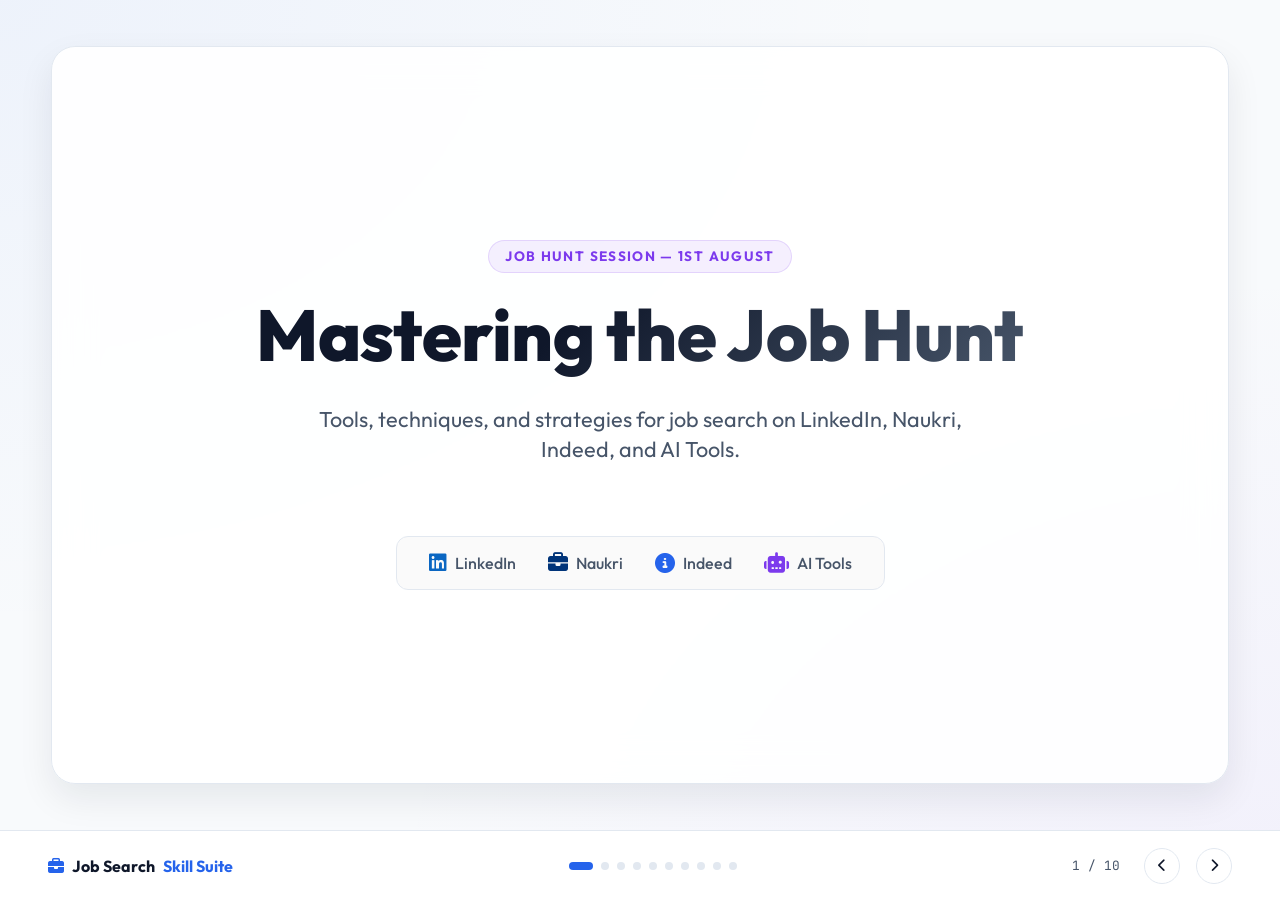
==== commit b099dd11: "feat: add job-interview skill, update presentation slide 8 and counter, register in install.sh" ====
--- a/docs/presentation.html
+++ b/docs/presentation.html
@@ -666,6 +666,10 @@
                         <div class="v-step">
                             <div class="v-step-circle">4</div>
                             <span class="v-step-text"><code>/job resume & cover</code> (PDF compile)</span>
+                        </div>
+                        <div class="v-step">
+                            <div class="v-step-circle">5</div>
+                            <span class="v-step-text"><code>/job-interview</code> (Interactive Practice)</span>
                         </div>
                     </div>
                 </div>
@@ -728,12 +732,61 @@
             </div>
         </div>
 
-        <!-- Slide 8: Web Prompts -->
+        <!-- Slide 8: Mock Interview Practice -->
         <div class="slide" id="slide-8">
             <div class="slide-header">
                 <div>
+                    <span class="slide-tag">Interview Readiness</span>
+                    <h2>7. Interactive Mock Interview Practice</h2>
+                </div>
+                <i class="fa-solid fa-comments-dollar" style="font-size: 2.25rem; color: var(--accent);"></i>
+            </div>
+            <div class="slide-body">
+                <div class="slide-content-left" style="flex: 1.2;">
+                    <div class="info-grid">
+                        <div class="info-card">
+                            <i class="fa-solid fa-user-tie"></i>
+                            <div class="info-card-text">
+                                <h3>Company-Specific Simulation</h3>
+                                <p>Simulate realistic behavioral, coding, or system design interviews tailored specifically to companies like Stripe, Google, or Airbnb.</p>
+                            </div>
+                        </div>
+                        <div class="info-card">
+                            <i class="fa-solid fa-graduation-cap"></i>
+                            <div class="info-card-text">
+                                <h3>Real-Time STAR Feedback</h3>
+                                <p>The assistant checks your answer structure, highlights missing metrics, and provides a polished, high-impact model answer instantly.</p>
+                            </div>
+                        </div>
+                        <div class="info-card">
+                            <i class="fa-solid fa-square-poll-vertical"></i>
+                            <div class="info-card-text">
+                                <h3>Readiness Score & Logs</h3>
+                                <p>Scores your performance out of 10 and compiles a comprehensive evaluation report saved directly to your local outputs: <br>
+                                <code>~/.job-search/output/interview_feedback.md</code></p>
+                            </div>
+                        </div>
+                    </div>
+                </div>
+                <div class="slide-content-right" style="flex: 0.8; display: flex; justify-content: center; align-items: center;">
+                    <div class="glass-panel text-center" style="border-left: 4px solid var(--accent); text-align: center; width: 100%;">
+                        <i class="fa-solid fa-comments" style="font-size: 3rem; color: var(--accent); margin-bottom: 1rem;"></i>
+                        <h4 style="color:var(--text-primary); margin-bottom: 0.5rem;">Interactive Command</h4>
+                        <p style="font-size: 0.9rem; color: var(--text-secondary); line-height: 1.4; margin-bottom: 1rem;">
+                            Start a mock interview session for a specific company and role directly:
+                        </p>
+                        <code>/job-interview Stripe Backend</code>
+                    </div>
+                </div>
+            </div>
+        </div>
+
+        <!-- Slide 9: Web Prompts -->
+        <div class="slide" id="slide-9">
+            <div class="slide-header">
+                <div>
                     <span class="slide-tag">Universal Accessibility</span>
-                    <h2>7. Prompt Templates (For Web AI Chat)</h2>
+                    <h2>8. Prompt Templates (For Web AI Chat)</h2>
                 </div>
                 <i class="fa-solid fa-copy" style="font-size: 2.25rem; color: var(--primary);"></i>
             </div>
@@ -781,12 +834,12 @@
             </div>
         </div>
 
-        <!-- Slide 9: Apollo Sourcing & Outreach -->
-        <div class="slide" id="slide-9">
+        <!-- Slide 10: Apollo Sourcing & Outreach -->
+        <div class="slide" id="slide-10">
             <div class="slide-header">
                 <div>
                     <span class="slide-tag">Outbound Execution</span>
-                    <h2>8. Apollo Sourcing & Cold Outreach</h2>
+                    <h2>9. Apollo Sourcing & Cold Outreach</h2>
                 </div>
                 <i class="fa-solid fa-paper-plane" style="font-size: 2.25rem; color: var(--primary);"></i>
             </div>
@@ -840,7 +893,7 @@
         </div>
 
         <div class="controls">
-            <div class="slide-counter" id="counter-display">1 / 9</div>
+            <div class="slide-counter" id="counter-display">1 / 10</div>
             <button class="control-btn" id="prev-btn" onclick="prevSlide()"><i class="fa-solid fa-chevron-left"></i></button>
             <button class="control-btn" id="next-btn" onclick="nextSlide()"><i class="fa-solid fa-chevron-right"></i></button>
         </div>
